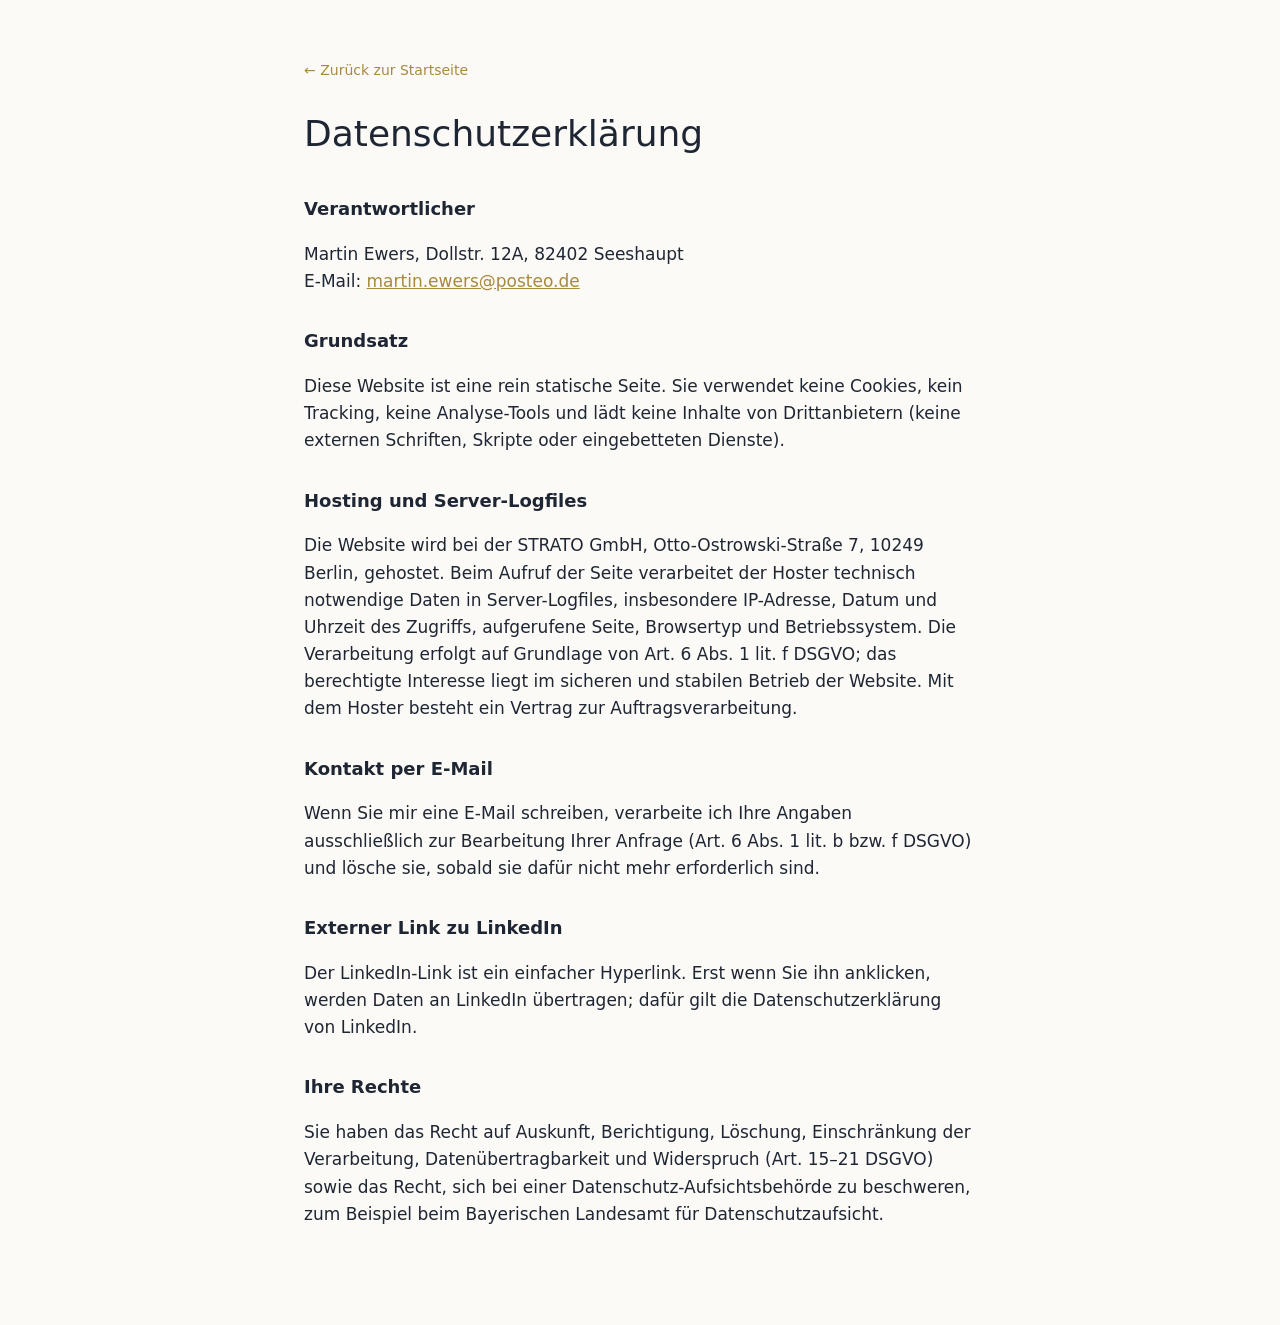
==== datenschutz.html @ 00ea595e "Add files via upload" ====
<!doctype html>
<html lang="de">
<head>
  <meta charset="utf-8">
  <meta name="viewport" content="width=device-width, initial-scale=1">
  <title>Datenschutz – Martin Ewers</title>
  <meta name="robots" content="noindex">
  <link rel="stylesheet" href="assets/styles.css">
</head>
<body>
<main class="legal wrap">
  <a class="back" href="index.html">← Zurück zur Startseite</a>
  <h1>Datenschutzerklärung</h1>

  <h2>Verantwortlicher</h2>
  <p>Martin Ewers, Dollstr. 12A, 82402 Seeshaupt<br>E-Mail: <a href="mailto:martin.ewers@posteo.de">martin.ewers@posteo.de</a></p>

  <h2>Grundsatz</h2>
  <p>Diese Website ist eine rein statische Seite. Sie verwendet keine Cookies, kein Tracking, keine Analyse-Tools und lädt keine Inhalte von Drittanbietern (keine externen Schriften, Skripte oder eingebetteten Dienste).</p>

  <h2>Hosting und Server-Logfiles</h2>
  <p>Die Website wird bei der STRATO GmbH, Otto-Ostrowski-Straße 7, 10249 Berlin, gehostet. Beim Aufruf der Seite verarbeitet der Hoster technisch notwendige Daten in Server-Logfiles, insbesondere IP-Adresse, Datum und Uhrzeit des Zugriffs, aufgerufene Seite, Browsertyp und Betriebssystem. Die Verarbeitung erfolgt auf Grundlage von Art. 6 Abs. 1 lit. f DSGVO; das berechtigte Interesse liegt im sicheren und stabilen Betrieb der Website. Mit dem Hoster besteht ein Vertrag zur Auftragsverarbeitung.</p>

  <h2>Kontakt per E-Mail</h2>
  <p>Wenn Sie mir eine E-Mail schreiben, verarbeite ich Ihre Angaben ausschließlich zur Bearbeitung Ihrer Anfrage (Art. 6 Abs. 1 lit. b bzw. f DSGVO) und lösche sie, sobald sie dafür nicht mehr erforderlich sind.</p>

  <h2>Externer Link zu LinkedIn</h2>
  <p>Der LinkedIn-Link ist ein einfacher Hyperlink. Erst wenn Sie ihn anklicken, werden Daten an LinkedIn übertragen; dafür gilt die Datenschutzerklärung von LinkedIn.</p>

  <h2>Ihre Rechte</h2>
  <p>Sie haben das Recht auf Auskunft, Berichtigung, Löschung, Einschränkung der Verarbeitung, Datenübertragbarkeit und Widerspruch (Art. 15–21 DSGVO) sowie das Recht, sich bei einer Datenschutz-Aufsichtsbehörde zu beschweren, zum Beispiel beim Bayerischen Landesamt für Datenschutzaufsicht.</p>
</main>
</body>
</html>
---- assets/styles.css ----
/* Farben angelehnt an den Lebenslauf: Navy + Gold */
:root {
  --navy: #2b3647;
  --navy-deep: #222b39;
  --gold: #a8893e;
  --gold-soft: #c9ae6b;
  --bg: #fbfaf7;
  --surface: #ffffff;
  --text: #1f2633;
  --muted: #5d6675;
  --line: #e4e0d6;
  --on-navy: #eef0f4;
  --on-navy-muted: #b9c0cc;
  --radius: 14px;
  --maxw: 1080px;
  --font: "Lato", "Segoe UI", system-ui, -apple-system, Roboto, "Helvetica Neue", Arial, sans-serif;
}

@media (prefers-color-scheme: dark) {
  :root:not([data-theme="light"]) {
    --bg: #161b24;
    --surface: #1d2430;
    --text: #e8eaee;
    --muted: #a3abb8;
    --line: #2e3746;
    --gold: #c9ae6b;
    --gold-soft: #dcc68f;
  }
}

* { box-sizing: border-box; }
html { scroll-behavior: smooth; scroll-padding-top: 72px; }
body {
  margin: 0;
  background: var(--bg);
  color: var(--text);
  font-family: var(--font);
  font-size: 17px;
  line-height: 1.6;
  -webkit-font-smoothing: antialiased;
}
img { max-width: 100%; display: block; }
a { color: var(--gold); }
a:hover { color: var(--gold-soft); }
:focus-visible { outline: 2px solid var(--gold); outline-offset: 3px; border-radius: 4px; }

.wrap { max-width: var(--maxw); margin: 0 auto; padding: 0 24px; }

/* Navigation */
.nav {
  position: sticky; top: 0; z-index: 10;
  background: color-mix(in srgb, var(--navy-deep) 94%, transparent);
  backdrop-filter: blur(8px);
  color: var(--on-navy);
}
.nav .wrap { display: flex; align-items: center; justify-content: space-between; height: 60px; gap: 16px; }
.nav .brand { color: var(--on-navy); text-decoration: none; font-weight: 700; letter-spacing: .12em; text-transform: uppercase; font-size: 14px; white-space: nowrap; }
.nav .brand span { color: var(--gold-soft); }
.nav ul { display: flex; gap: 22px; list-style: none; margin: 0; padding: 0; }
.nav ul a { color: var(--on-navy-muted); text-decoration: none; font-size: 14px; letter-spacing: .04em; }
.nav ul a:hover { color: var(--on-navy); }
@media (max-width: 760px) { .nav ul { display: none; } }

/* Hero */
.hero { background: var(--navy); color: var(--on-navy); padding: 72px 0 84px; position: relative; overflow: hidden; }
.hero::after {
  content: ""; position: absolute; right: -120px; top: -120px; width: 420px; height: 420px;
  border: 1px solid color-mix(in srgb, var(--gold-soft) 35%, transparent); border-radius: 50%;
}
.hero .wrap { display: grid; grid-template-columns: 1fr auto; gap: 48px; align-items: center; position: relative; z-index: 1; }
.eyebrow { color: var(--gold-soft); text-transform: uppercase; letter-spacing: .18em; font-size: 13px; font-weight: 700; margin: 0 0 14px; }
.hero h1 { font-size: clamp(44px, 7vw, 76px); line-height: 1.02; font-weight: 300; letter-spacing: .04em; margin: 0 0 22px; text-transform: uppercase; }
.hero h1 strong { font-weight: 700; display: block; }
.hero .lead { font-size: clamp(18px, 2.1vw, 21px); color: var(--on-navy-muted); max-width: 40ch; margin: 0 0 32px; }
.hero .photo {
  width: clamp(180px, 24vw, 260px); height: auto; aspect-ratio: 1; border-radius: 50%; object-fit: cover;
  border: 4px solid var(--gold); box-shadow: 0 20px 50px rgba(0,0,0,.35);
}
.cta { display: flex; flex-wrap: wrap; gap: 12px; }
.btn {
  display: inline-flex; align-items: center; gap: 8px; padding: 12px 20px; border-radius: 999px;
  font-weight: 700; font-size: 15px; text-decoration: none; transition: transform .15s, background .15s;
}
.btn:hover { transform: translateY(-1px); }
.btn-gold { background: var(--gold); color: #1c2230; }
.btn-gold:hover { background: var(--gold-soft); color: #1c2230; }
.btn-ghost { border: 1px solid color-mix(in srgb, var(--on-navy) 35%, transparent); color: var(--on-navy); }
.btn-ghost:hover { border-color: var(--gold-soft); color: var(--on-navy); }
.btn svg { width: 18px; height: 18px; fill: currentColor; }
@media (max-width: 760px) {
  .hero { padding: 48px 0 60px; }
  .hero .wrap { grid-template-columns: 1fr; gap: 28px; }
  .hero .photo { order: -1; width: 150px; }
}

/* Kennzahlen */
.stats { margin-top: -40px; position: relative; z-index: 2; }
.stats ul {
  list-style: none; margin: 0; padding: 0; display: grid; grid-template-columns: repeat(4, 1fr);
  background: var(--surface); border: 1px solid var(--line); border-radius: var(--radius);
  box-shadow: 0 12px 40px rgba(20, 28, 40, .08);
}
.stats li { padding: 24px 22px; border-left: 1px solid var(--line); }
.stats li:first-child { border-left: 0; }
.stats .num { display: block; font-size: 32px; font-weight: 700; color: var(--gold); line-height: 1.1; font-variant-numeric: tabular-nums; }
.stats .lbl { display: block; font-size: 14px; color: var(--muted); margin-top: 6px; line-height: 1.4; }
@media (max-width: 860px) {
  .stats ul { grid-template-columns: repeat(2, 1fr); }
  .stats li:nth-child(3) { border-left: 0; }
  .stats li:nth-child(n+3) { border-top: 1px solid var(--line); }
}
@media (max-width: 420px) { .stats .num { font-size: 26px; } .stats li { padding: 18px 16px; } }

/* Sektionen */
section { padding: 80px 0 0; }
section:last-of-type { padding-bottom: 80px; }
.section-head { display: flex; align-items: baseline; gap: 16px; margin-bottom: 32px; }
.section-head h2 { margin: 0; font-size: 15px; letter-spacing: .2em; text-transform: uppercase; color: var(--gold); font-weight: 700; white-space: nowrap; }
.section-head::after { content: ""; flex: 1; height: 1px; background: var(--line); }

.about { display: grid; grid-template-columns: minmax(0, 0.8fr) 1.2fr; gap: 56px; align-items: center; }
.about p.big { font-size: clamp(21px, 2.6vw, 27px); line-height: 1.45; font-weight: 300; margin: 0; }
.about .skills { margin-top: 36px; }
.about-photo { margin: 0; position: relative; }
.about-photo::before {
  content: ""; position: absolute; inset: 18px -18px -18px 18px; border: 2px solid var(--gold); border-radius: var(--radius);
}
.about-photo img { position: relative; width: 100%; height: auto; aspect-ratio: 4 / 5; object-fit: cover; border-radius: var(--radius); }
.chips { list-style: none; margin: 0; padding: 0; display: flex; flex-wrap: wrap; gap: 10px; align-content: flex-start; }
.chips li {
  border: 1px solid var(--line); background: var(--surface); padding: 8px 14px; border-radius: 999px;
  font-size: 14px; font-weight: 700; letter-spacing: .03em;
}
.chips li::before { content: ""; display: inline-block; width: 7px; height: 7px; border-radius: 50%; background: var(--gold); margin-right: 9px; vertical-align: middle; }
@media (max-width: 860px) {
  .about { grid-template-columns: 1fr; gap: 40px; }
  .about-photo { max-width: 360px; margin-right: 18px; }
}

/* Werdegang */
.timeline { list-style: none; margin: 0; padding: 0; }
.job { display: grid; grid-template-columns: 210px 1fr; gap: 0 40px; padding-bottom: 44px; position: relative; }
.job:last-child { padding-bottom: 0; }
.job .meta { text-align: right; padding-top: 2px; }
.job .company { font-weight: 700; letter-spacing: .06em; text-transform: uppercase; font-size: 14px; }
.job .where { color: var(--muted); font-size: 15px; }
.job .body { border-left: 2px solid var(--gold); padding-left: 30px; position: relative; }
.job .body::before {
  content: ""; position: absolute; left: -8px; top: 6px; width: 14px; height: 14px; border-radius: 50%;
  background: var(--bg); border: 3px solid var(--gold);
}
.job h3 { margin: 0 0 4px; font-size: 21px; line-height: 1.3; }
.job .ctx { color: var(--muted); margin: 0 0 18px; }
.job .mission {
  background: var(--surface); border: 1px solid var(--line); border-left: 3px solid var(--gold);
  border-radius: 10px; padding: 14px 18px; margin: 0 0 16px;
}
.job .mission b, .job .measures b { display: block; font-size: 12px; text-transform: uppercase; letter-spacing: .14em; color: var(--muted); margin-bottom: 4px; }
.job .mission p { margin: 0; }
.job .measures ul { margin: 6px 0 0; padding-left: 20px; }
.job .measures li { margin-bottom: 4px; }
.job .measures li::marker { color: var(--gold); }
@media (max-width: 760px) {
  .job { grid-template-columns: 1fr; }
  .job .meta { text-align: left; padding-left: 32px; margin-bottom: 10px; border-left: 2px solid var(--gold); }
  .job .body::before { top: -30px; }
  .job .meta { position: relative; }
  .job .meta::before {
    content: ""; position: absolute; left: -8px; top: 4px; width: 14px; height: 14px; border-radius: 50%;
    background: var(--bg); border: 3px solid var(--gold);
  }
  .job .body::before { display: none; }
}

/* Erfolge */
.wins { display: grid; grid-template-columns: repeat(2, 1fr); gap: 18px; }
.win { background: var(--surface); border: 1px solid var(--line); border-radius: var(--radius); padding: 26px; }
.win .tag { font-size: 12px; font-weight: 700; letter-spacing: .14em; text-transform: uppercase; color: var(--gold); }
.win p { margin: 8px 0 0; font-size: 18px; line-height: 1.45; }
@media (max-width: 760px) { .wins { grid-template-columns: 1fr; } }

/* Ausbildung / Sprachen */
.two { display: grid; grid-template-columns: 1.4fr 1fr; gap: 56px; }
.edu h3 { margin: 0 0 2px; font-size: 20px; }
.edu .where { color: var(--muted); margin: 0 0 10px; }
.edu p { margin: 0 0 6px; }
.lang { list-style: none; margin: 0; padding: 0; }
.lang li { margin-bottom: 18px; font-weight: 700; letter-spacing: .06em; text-transform: uppercase; font-size: 14px; }
.bar { height: 6px; background: var(--line); border-radius: 3px; margin-top: 8px; overflow: hidden; }
.bar span { display: block; height: 100%; background: var(--gold); border-radius: 3px; }
@media (max-width: 760px) { .two { grid-template-columns: 1fr; gap: 40px; } }

/* Kontakt */
.contact {
  background:
    linear-gradient(90deg, var(--navy-deep) 38%, rgba(34, 43, 57, .55) 62%, rgba(34, 43, 57, .1) 100%),
    url("martin-ewers-sw.jpg") right 28% / auto 150% no-repeat,
    var(--navy-deep);
  color: var(--on-navy); min-height: 340px; border-radius: calc(var(--radius) + 6px);
  padding: 56px 48px; display: flex; flex-direction: column; justify-content: center; gap: 28px;
}
.contact > div:first-child { max-width: 30rem; }
.contact h2 { margin: 0 0 10px; font-size: clamp(26px, 3.4vw, 36px); font-weight: 300; }
.contact p { margin: 0; color: var(--on-navy-muted); }
@media (max-width: 760px) {
  .contact {
    padding: 36px 24px;
    background:
      linear-gradient(rgba(34, 43, 57, .86), rgba(34, 43, 57, .92)),
      url("martin-ewers-sw.jpg") center 25% / cover no-repeat,
      var(--navy-deep);
  }
}

/* Footer */
footer { border-top: 1px solid var(--line); padding: 28px 0; color: var(--muted); font-size: 14px; }
footer .wrap { display: flex; justify-content: space-between; flex-wrap: wrap; gap: 12px; }
footer a { color: var(--muted); text-decoration: none; margin-left: 18px; }
footer a:first-child { margin-left: 0; }
footer a:hover { color: var(--gold); }

/* Rechtstexte */
.legal { max-width: 720px; padding: 56px 24px 80px; }
.legal h1 { font-size: 36px; font-weight: 300; margin: 0 0 28px; }
.legal h2 { font-size: 18px; margin: 32px 0 8px; }
.legal p, .legal li { color: var(--text); }
.legal .back { display: inline-block; margin-bottom: 24px; font-size: 14px; text-decoration: none; }

@media (prefers-reduced-motion: reduce) { html { scroll-behavior: auto; } .btn { transition: none; } }
@media print {
  .nav, .cta, footer { display: none; }
  .hero { background: none; color: #000; padding: 0; }
  section { padding-top: 24px; }
}
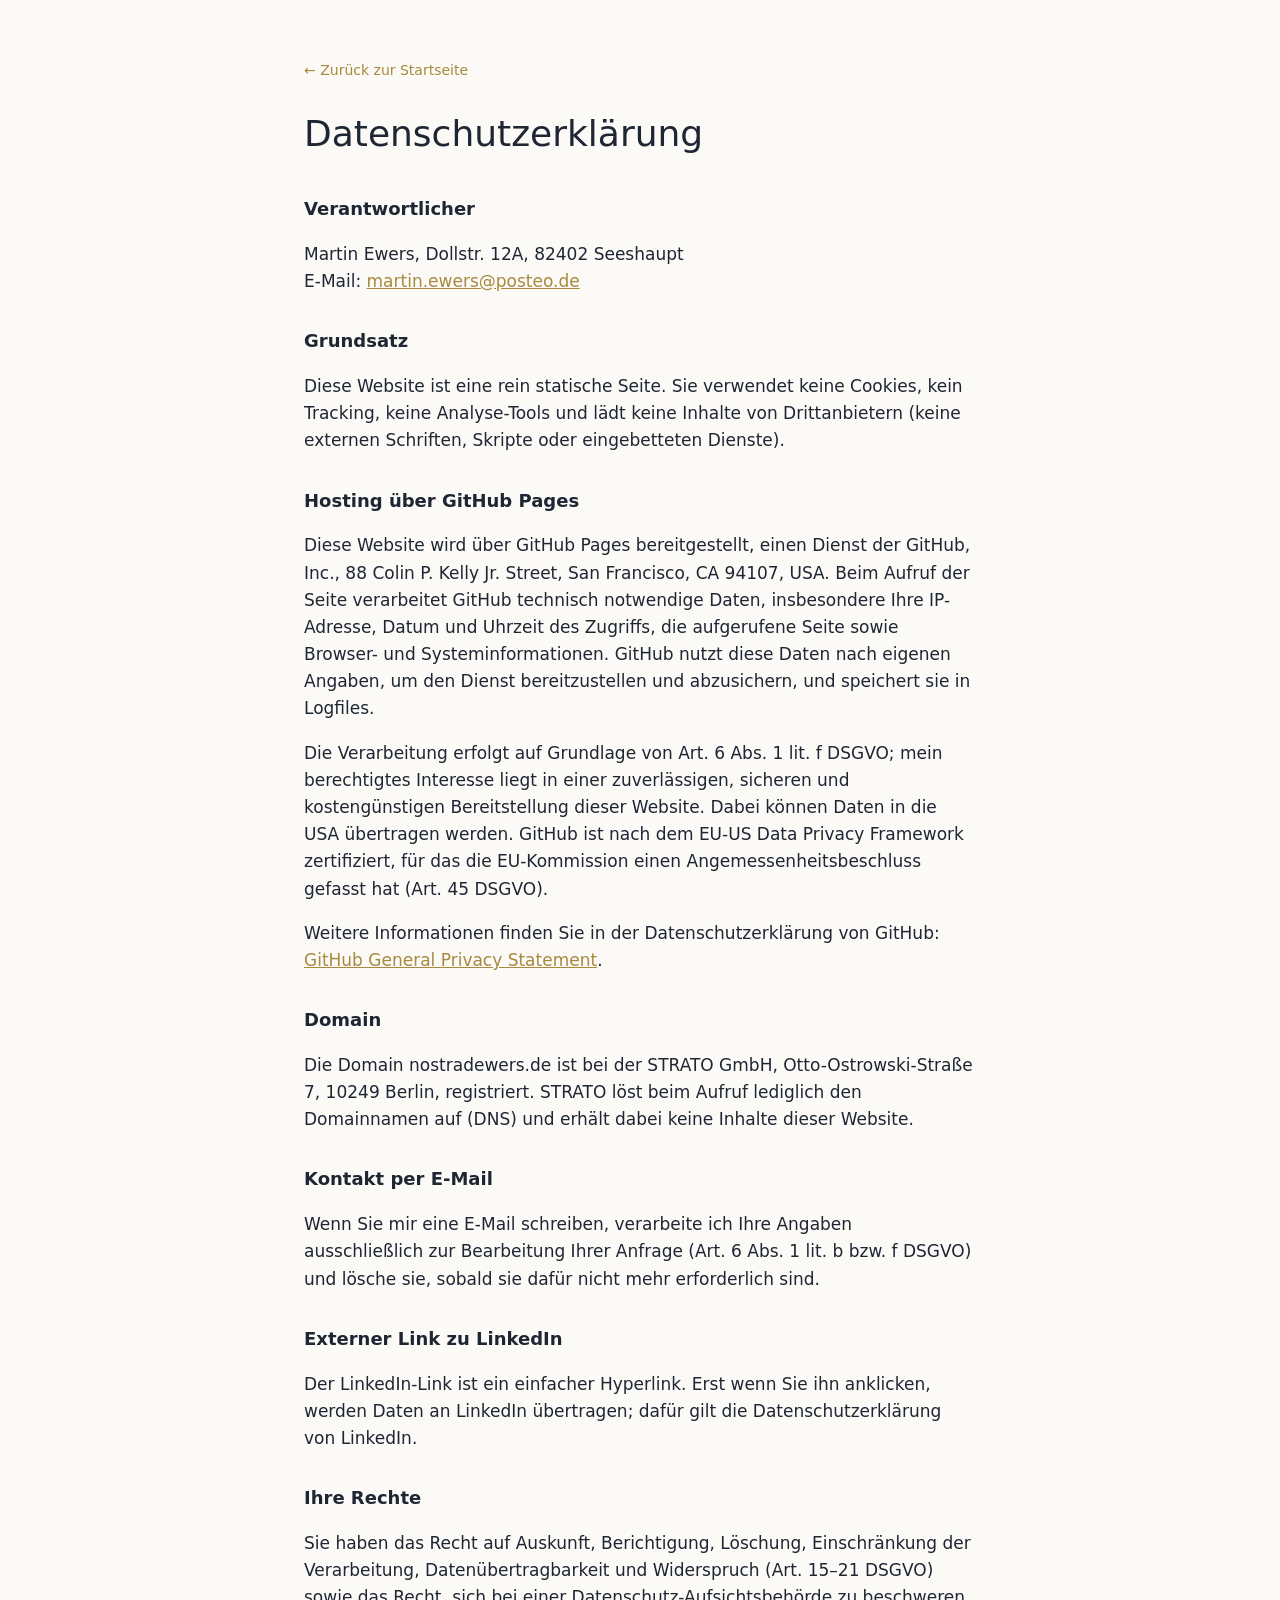
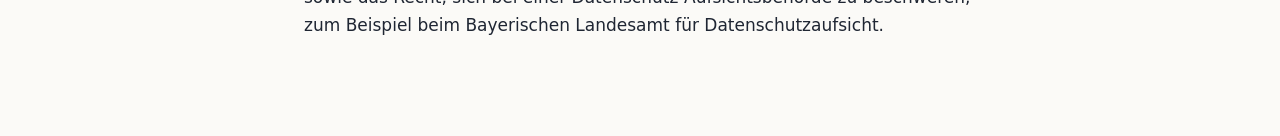
==== commit 365c251f: "Add files via upload" ====
--- a/datenschutz.html
+++ b/datenschutz.html
@@ -18,8 +18,13 @@
   <h2>Grundsatz</h2>
   <p>Diese Website ist eine rein statische Seite. Sie verwendet keine Cookies, kein Tracking, keine Analyse-Tools und lädt keine Inhalte von Drittanbietern (keine externen Schriften, Skripte oder eingebetteten Dienste).</p>
 
-  <h2>Hosting und Server-Logfiles</h2>
-  <p>Die Website wird bei der STRATO GmbH, Otto-Ostrowski-Straße 7, 10249 Berlin, gehostet. Beim Aufruf der Seite verarbeitet der Hoster technisch notwendige Daten in Server-Logfiles, insbesondere IP-Adresse, Datum und Uhrzeit des Zugriffs, aufgerufene Seite, Browsertyp und Betriebssystem. Die Verarbeitung erfolgt auf Grundlage von Art. 6 Abs. 1 lit. f DSGVO; das berechtigte Interesse liegt im sicheren und stabilen Betrieb der Website. Mit dem Hoster besteht ein Vertrag zur Auftragsverarbeitung.</p>
+  <h2>Hosting über GitHub Pages</h2>
+  <p>Diese Website wird über GitHub Pages bereitgestellt, einen Dienst der GitHub, Inc., 88 Colin P. Kelly Jr. Street, San Francisco, CA 94107, USA. Beim Aufruf der Seite verarbeitet GitHub technisch notwendige Daten, insbesondere Ihre IP-Adresse, Datum und Uhrzeit des Zugriffs, die aufgerufene Seite sowie Browser- und Systeminformationen. GitHub nutzt diese Daten nach eigenen Angaben, um den Dienst bereitzustellen und abzusichern, und speichert sie in Logfiles.</p>
+  <p>Die Verarbeitung erfolgt auf Grundlage von Art. 6 Abs. 1 lit. f DSGVO; mein berechtigtes Interesse liegt in einer zuverlässigen, sicheren und kostengünstigen Bereitstellung dieser Website. Dabei können Daten in die USA übertragen werden. GitHub ist nach dem EU-US Data Privacy Framework zertifiziert, für das die EU-Kommission einen Angemessenheitsbeschluss gefasst hat (Art. 45 DSGVO).</p>
+  <p>Weitere Informationen finden Sie in der Datenschutzerklärung von GitHub: <a href="https://docs.github.com/de/site-policy/privacy-policies/github-general-privacy-statement" rel="noopener" target="_blank">GitHub General Privacy Statement</a>.</p>
+
+  <h2>Domain</h2>
+  <p>Die Domain nostradewers.de ist bei der STRATO GmbH, Otto-Ostrowski-Straße 7, 10249 Berlin, registriert. STRATO löst beim Aufruf lediglich den Domainnamen auf (DNS) und erhält dabei keine Inhalte dieser Website.</p>
 
   <h2>Kontakt per E-Mail</h2>
   <p>Wenn Sie mir eine E-Mail schreiben, verarbeite ich Ihre Angaben ausschließlich zur Bearbeitung Ihrer Anfrage (Art. 6 Abs. 1 lit. b bzw. f DSGVO) und lösche sie, sobald sie dafür nicht mehr erforderlich sind.</p>
